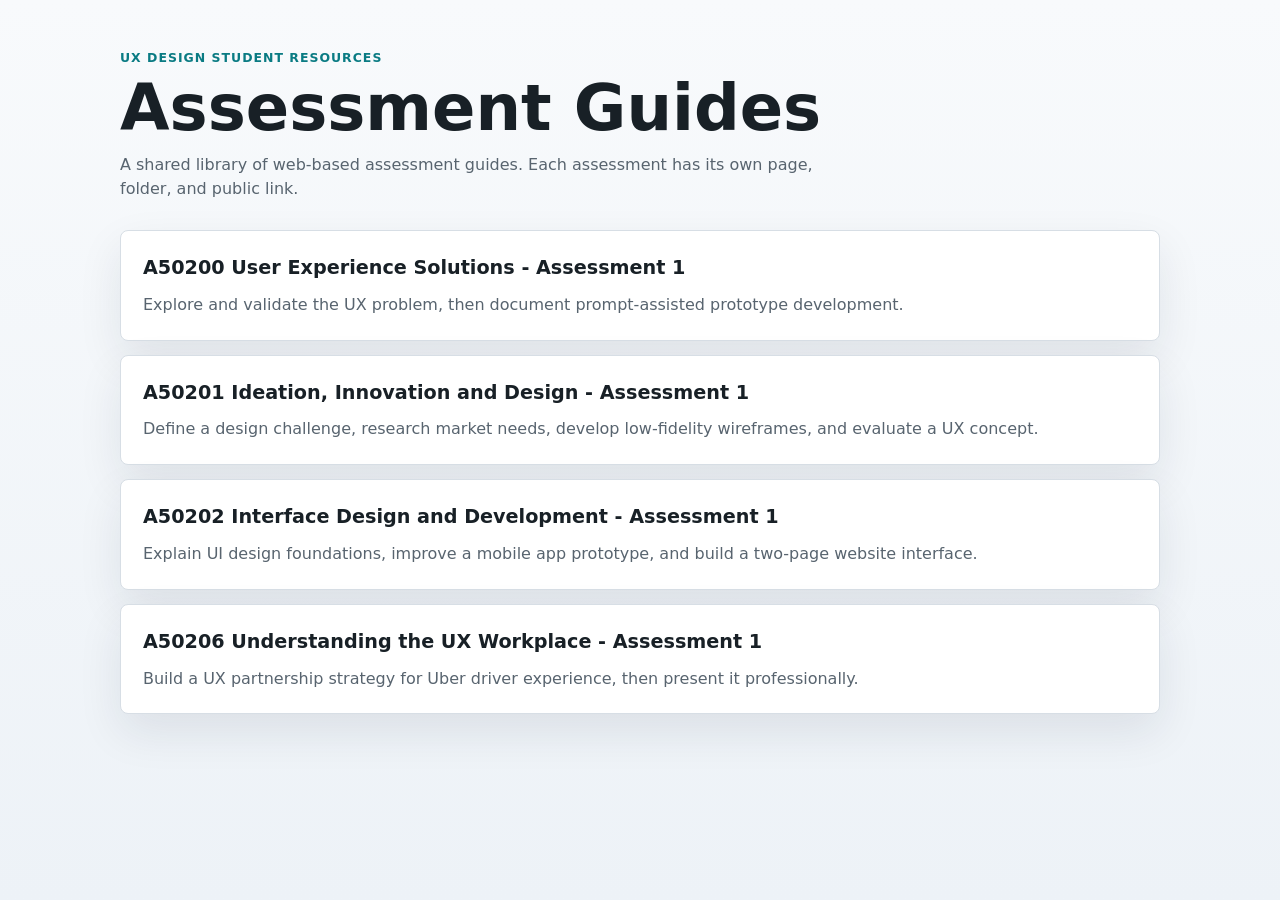
==== index.html @ 337450b5 "Update index.html" ====
<!doctype html>
<html lang="en">
  <head>
    <meta charset="utf-8" />
    <meta name="viewport" content="width=device-width, initial-scale=1" />
    <title>Assessment Guides</title>
    <style>
      :root {
        --ink: #182026;
        --muted: #58646f;
        --line: #d7dee5;
        --blue: #1c6dd0;
        --teal: #0a7b83;
        --panel: #ffffff;
      }

      * {
        box-sizing: border-box;
      }

      body {
        margin: 0;
        min-height: 100vh;
        background: linear-gradient(180deg, #f8fafc 0%, #edf2f7 100%);
        color: var(--ink);
        font-family:
          Inter, ui-sans-serif, system-ui, -apple-system, BlinkMacSystemFont,
          "Segoe UI", sans-serif;
        line-height: 1.55;
      }

      main {
        width: min(1040px, calc(100% - 32px));
        margin: 0 auto;
        padding: 48px 0;
      }

      header {
        margin-bottom: 28px;
      }

      .eyebrow {
        margin: 0 0 8px;
        color: var(--teal);
        font-size: 0.78rem;
        font-weight: 800;
        letter-spacing: 0.08em;
        text-transform: uppercase;
      }

      h1 {
        margin: 0 0 10px;
        font-size: clamp(2rem, 5vw, 4rem);
        line-height: 1.05;
        letter-spacing: 0;
      }

      p {
        margin: 0;
        color: var(--muted);
        max-width: 720px;
      }

      .guide-list {
        display: grid;
        gap: 14px;
        margin-top: 28px;
      }

      .guide-card {
        display: grid;
        gap: 10px;
        padding: 22px;
        border: 1px solid var(--line);
        border-radius: 8px;
        background: var(--panel);
        box-shadow: 0 18px 45px rgba(20, 36, 55, 0.09);
        text-decoration: none;
        color: inherit;
      }

      .guide-card:hover {
        border-color: var(--blue);
      }

      .guide-card strong {
        font-size: 1.2rem;
      }

      .guide-card span {
        color: var(--muted);
      }
    </style>
  </head>
  <body>
    <main>
      <header>
        <p class="eyebrow">UX Design Student Resources</p>
        <h1>Assessment Guides</h1>
        <p>
          A shared library of web-based assessment guides. Each assessment has its own page,
          folder, and public link.
        </p>
      </header>

      <section class="guide-list" aria-label="Published assessment guides">
        <a class="guide-card" href="a50200-user-experience-solutions-assessment-1/">
          <strong>A50200 User Experience Solutions - Assessment 1</strong>
          <span>Explore and validate the UX problem, then document prompt-assisted prototype development.</span>
        </a>
        <a class="guide-card" href="a50201-ideation-innovation-and-design-assessment-1/">
          <strong>A50201 Ideation, Innovation and Design - Assessment 1</strong>
          <span>Define a design challenge, research market needs, develop low-fidelity wireframes, and evaluate a UX concept.</span>
        </a>
        <a class="guide-card" href="a50202-interface-design-and-development-assessment-1/">
          <strong>A50202 Interface Design and Development - Assessment 1</strong>
          <span>Explain UI design foundations, improve a mobile app prototype, and build a two-page website interface.</span>
        </a>
        <a class="guide-card" href="a50206-understanding-the-ux-workplace-assessment-1/">
          <strong>A50206 Understanding the UX Workplace - Assessment 1</strong>
          <span>Build a UX partnership strategy for Uber driver experience, then present it professionally.</span>
        </a>
      </section>
    </main>
  </body>
</html>
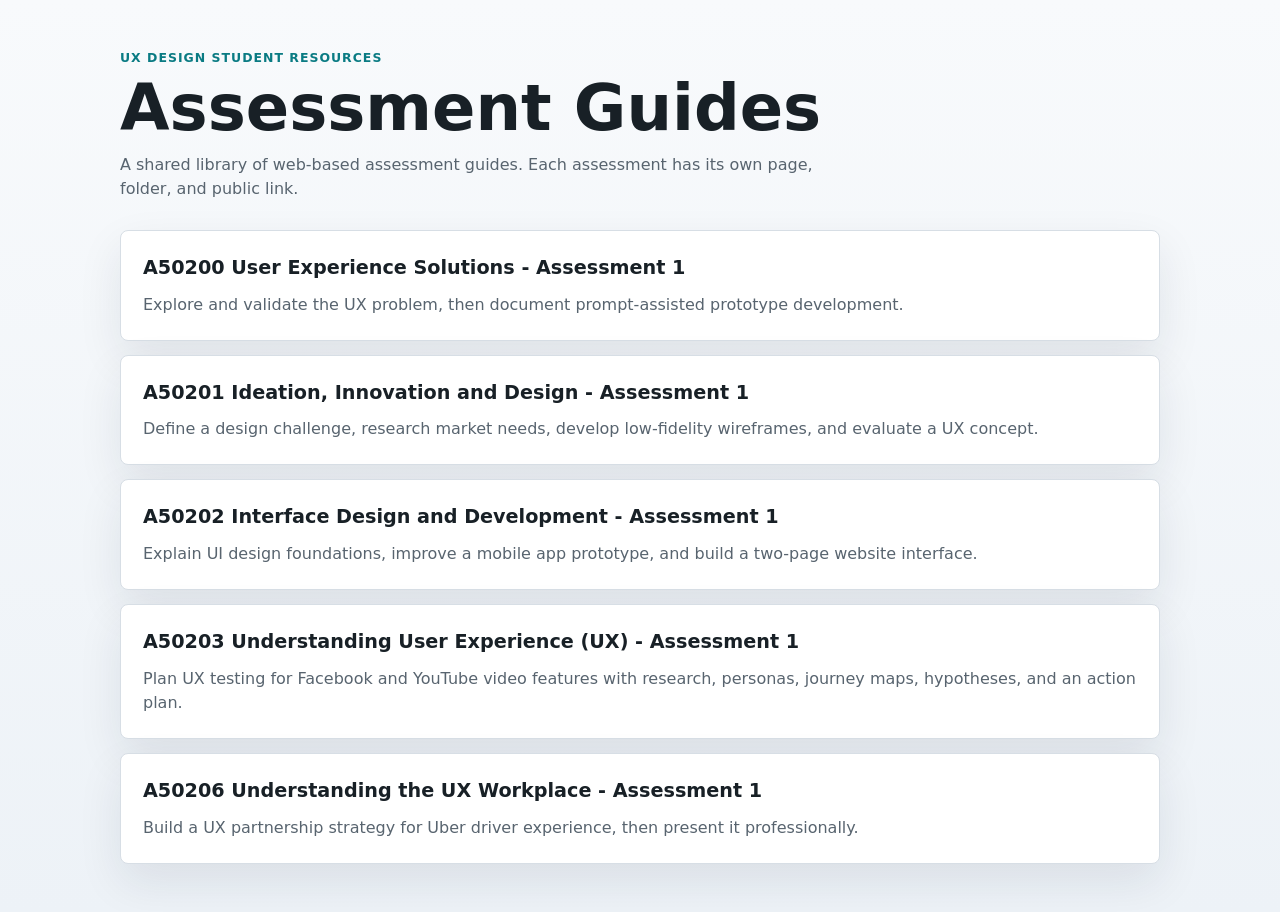
==== commit c338d6b0: "Add A50203 guide to index" ====
--- a/index.html
+++ b/index.html
@@ -116,6 +116,10 @@
           <strong>A50202 Interface Design and Development - Assessment 1</strong>
           <span>Explain UI design foundations, improve a mobile app prototype, and build a two-page website interface.</span>
         </a>
+        <a class="guide-card" href="a50203-understanding-user-experience-ux-assessment-1/">
+          <strong>A50203 Understanding User Experience (UX) - Assessment 1</strong>
+          <span>Plan UX testing for Facebook and YouTube video features with research, personas, journey maps, hypotheses, and an action plan.</span>
+        </a>
         <a class="guide-card" href="a50206-understanding-the-ux-workplace-assessment-1/">
           <strong>A50206 Understanding the UX Workplace - Assessment 1</strong>
           <span>Build a UX partnership strategy for Uber driver experience, then present it professionally.</span>
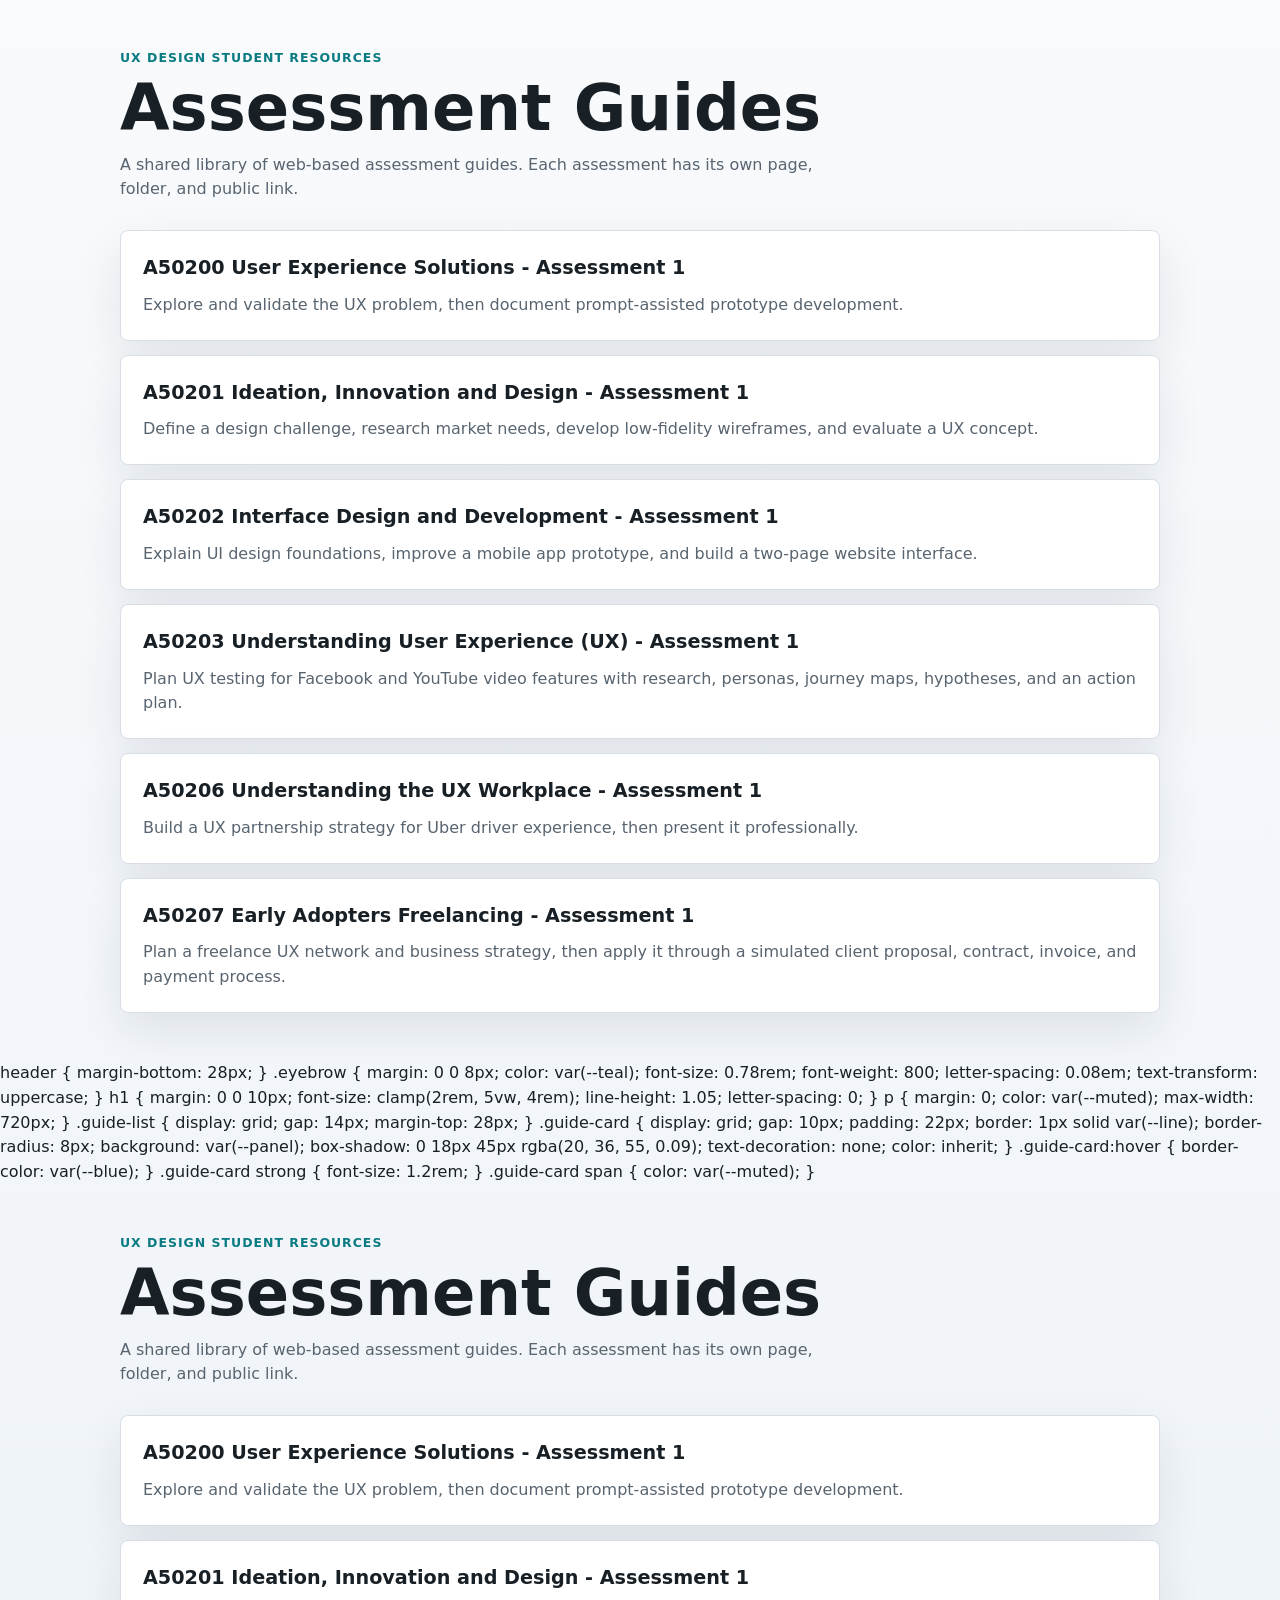
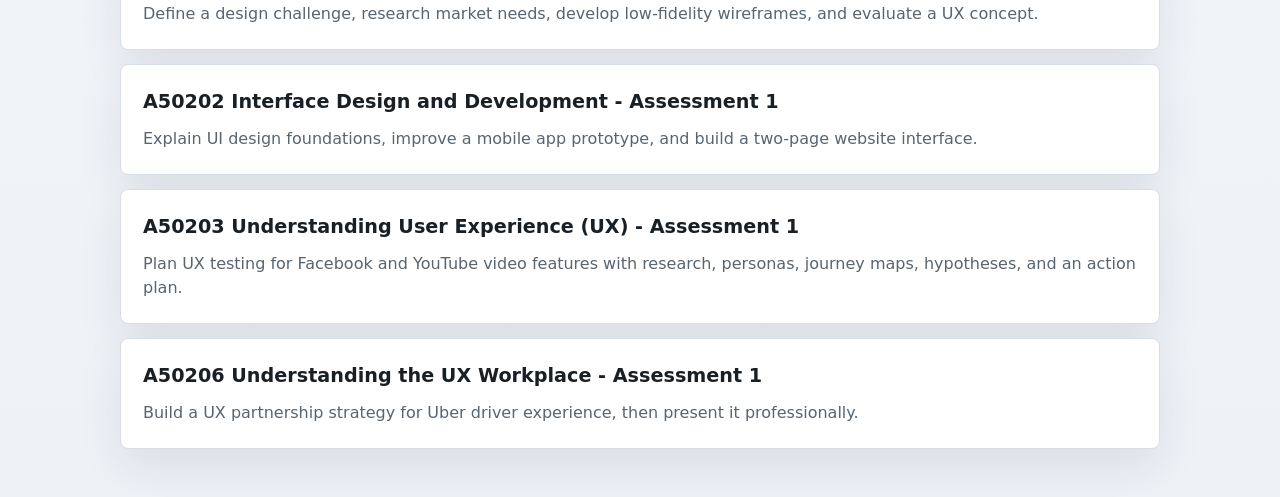
==== commit 759c5cea: "Update index.html" ====
--- a/index.html
+++ b/index.html
@@ -124,7 +124,106 @@
           <strong>A50206 Understanding the UX Workplace - Assessment 1</strong>
           <span>Build a UX partnership strategy for Uber driver experience, then present it professionally.</span>
         </a>
+        <a class="guide-card" href="a50207-early-adopters-freelancing-assessment-1/">
+          <strong>A50207 Early Adopters Freelancing - Assessment 1</strong>
+          <span>Plan a freelance UX network and business strategy, then apply it through a simulated client proposal, contract, invoice, and payment process.</span>
+        </a>
       </section>
     </main>
   </body>
 </html>
+
+
+      header {
+        margin-bottom: 28px;
+      }
+
+      .eyebrow {
+        margin: 0 0 8px;
+        color: var(--teal);
+        font-size: 0.78rem;
+        font-weight: 800;
+        letter-spacing: 0.08em;
+        text-transform: uppercase;
+      }
+
+      h1 {
+        margin: 0 0 10px;
+        font-size: clamp(2rem, 5vw, 4rem);
+        line-height: 1.05;
+        letter-spacing: 0;
+      }
+
+      p {
+        margin: 0;
+        color: var(--muted);
+        max-width: 720px;
+      }
+
+      .guide-list {
+        display: grid;
+        gap: 14px;
+        margin-top: 28px;
+      }
+
+      .guide-card {
+        display: grid;
+        gap: 10px;
+        padding: 22px;
+        border: 1px solid var(--line);
+        border-radius: 8px;
+        background: var(--panel);
+        box-shadow: 0 18px 45px rgba(20, 36, 55, 0.09);
+        text-decoration: none;
+        color: inherit;
+      }
+
+      .guide-card:hover {
+        border-color: var(--blue);
+      }
+
+      .guide-card strong {
+        font-size: 1.2rem;
+      }
+
+      .guide-card span {
+        color: var(--muted);
+      }
+    </style>
+  </head>
+  <body>
+    <main>
+      <header>
+        <p class="eyebrow">UX Design Student Resources</p>
+        <h1>Assessment Guides</h1>
+        <p>
+          A shared library of web-based assessment guides. Each assessment has its own page,
+          folder, and public link.
+        </p>
+      </header>
+
+      <section class="guide-list" aria-label="Published assessment guides">
+        <a class="guide-card" href="a50200-user-experience-solutions-assessment-1/">
+          <strong>A50200 User Experience Solutions - Assessment 1</strong>
+          <span>Explore and validate the UX problem, then document prompt-assisted prototype development.</span>
+        </a>
+        <a class="guide-card" href="a50201-ideation-innovation-and-design-assessment-1/">
+          <strong>A50201 Ideation, Innovation and Design - Assessment 1</strong>
+          <span>Define a design challenge, research market needs, develop low-fidelity wireframes, and evaluate a UX concept.</span>
+        </a>
+        <a class="guide-card" href="a50202-interface-design-and-development-assessment-1/">
+          <strong>A50202 Interface Design and Development - Assessment 1</strong>
+          <span>Explain UI design foundations, improve a mobile app prototype, and build a two-page website interface.</span>
+        </a>
+        <a class="guide-card" href="a50203-understanding-user-experience-ux-assessment-1/">
+          <strong>A50203 Understanding User Experience (UX) - Assessment 1</strong>
+          <span>Plan UX testing for Facebook and YouTube video features with research, personas, journey maps, hypotheses, and an action plan.</span>
+        </a>
+        <a class="guide-card" href="a50206-understanding-the-ux-workplace-assessment-1/">
+          <strong>A50206 Understanding the UX Workplace - Assessment 1</strong>
+          <span>Build a UX partnership strategy for Uber driver experience, then present it professionally.</span>
+        </a>
+      </section>
+    </main>
+  </body>
+</html>
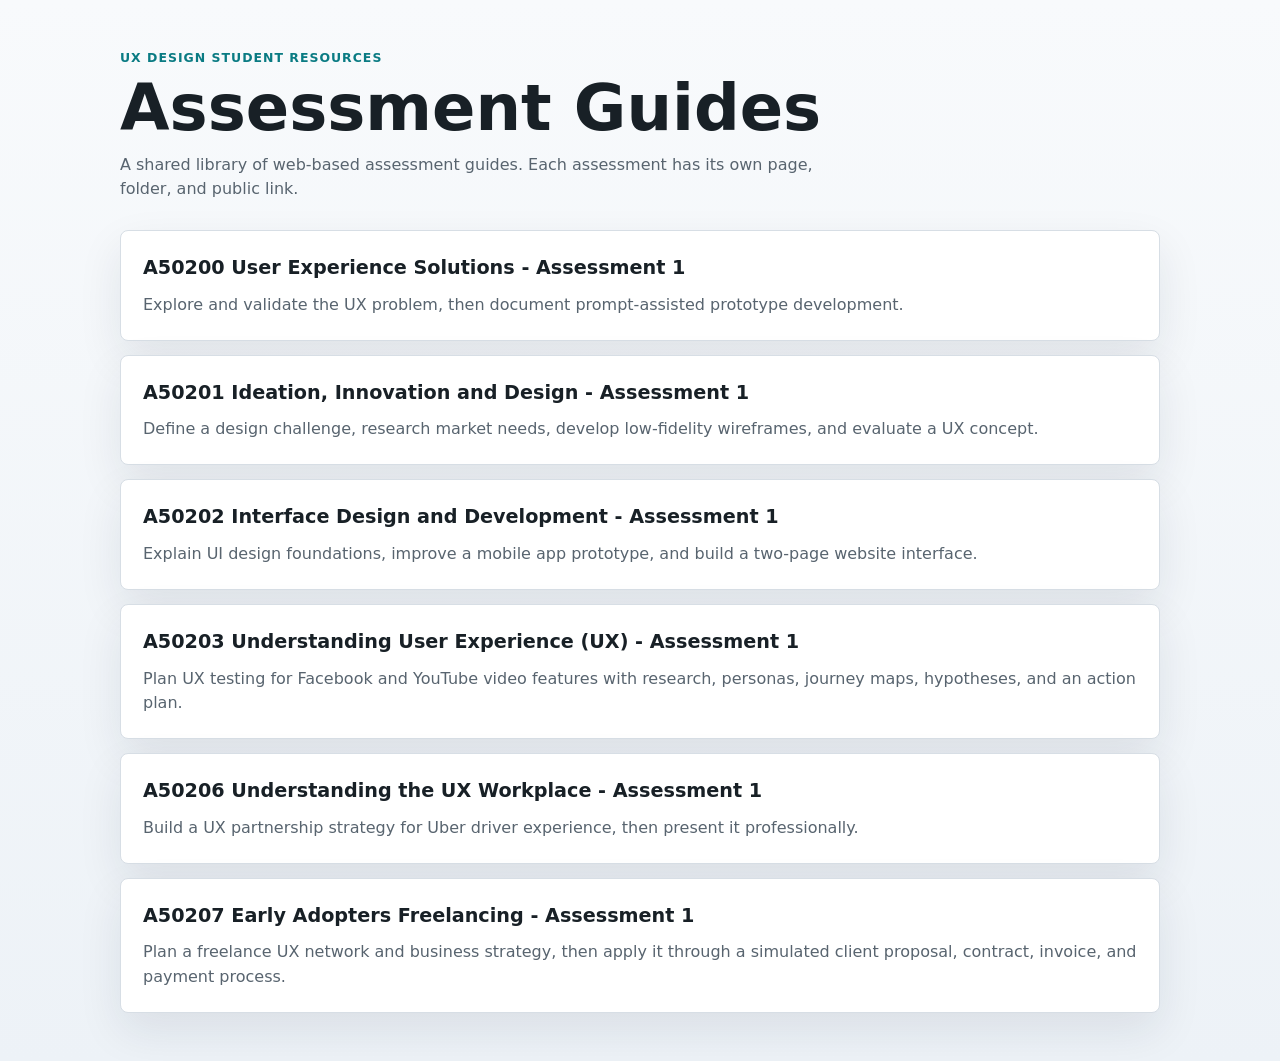
==== commit 315db235: "Fix assessment guides homepage" ====
--- a/index.html
+++ b/index.html
@@ -132,98 +132,3 @@
     </main>
   </body>
 </html>
-
-
-      header {
-        margin-bottom: 28px;
-      }
-
-      .eyebrow {
-        margin: 0 0 8px;
-        color: var(--teal);
-        font-size: 0.78rem;
-        font-weight: 800;
-        letter-spacing: 0.08em;
-        text-transform: uppercase;
-      }
-
-      h1 {
-        margin: 0 0 10px;
-        font-size: clamp(2rem, 5vw, 4rem);
-        line-height: 1.05;
-        letter-spacing: 0;
-      }
-
-      p {
-        margin: 0;
-        color: var(--muted);
-        max-width: 720px;
-      }
-
-      .guide-list {
-        display: grid;
-        gap: 14px;
-        margin-top: 28px;
-      }
-
-      .guide-card {
-        display: grid;
-        gap: 10px;
-        padding: 22px;
-        border: 1px solid var(--line);
-        border-radius: 8px;
-        background: var(--panel);
-        box-shadow: 0 18px 45px rgba(20, 36, 55, 0.09);
-        text-decoration: none;
-        color: inherit;
-      }
-
-      .guide-card:hover {
-        border-color: var(--blue);
-      }
-
-      .guide-card strong {
-        font-size: 1.2rem;
-      }
-
-      .guide-card span {
-        color: var(--muted);
-      }
-    </style>
-  </head>
-  <body>
-    <main>
-      <header>
-        <p class="eyebrow">UX Design Student Resources</p>
-        <h1>Assessment Guides</h1>
-        <p>
-          A shared library of web-based assessment guides. Each assessment has its own page,
-          folder, and public link.
-        </p>
-      </header>
-
-      <section class="guide-list" aria-label="Published assessment guides">
-        <a class="guide-card" href="a50200-user-experience-solutions-assessment-1/">
-          <strong>A50200 User Experience Solutions - Assessment 1</strong>
-          <span>Explore and validate the UX problem, then document prompt-assisted prototype development.</span>
-        </a>
-        <a class="guide-card" href="a50201-ideation-innovation-and-design-assessment-1/">
-          <strong>A50201 Ideation, Innovation and Design - Assessment 1</strong>
-          <span>Define a design challenge, research market needs, develop low-fidelity wireframes, and evaluate a UX concept.</span>
-        </a>
-        <a class="guide-card" href="a50202-interface-design-and-development-assessment-1/">
-          <strong>A50202 Interface Design and Development - Assessment 1</strong>
-          <span>Explain UI design foundations, improve a mobile app prototype, and build a two-page website interface.</span>
-        </a>
-        <a class="guide-card" href="a50203-understanding-user-experience-ux-assessment-1/">
-          <strong>A50203 Understanding User Experience (UX) - Assessment 1</strong>
-          <span>Plan UX testing for Facebook and YouTube video features with research, personas, journey maps, hypotheses, and an action plan.</span>
-        </a>
-        <a class="guide-card" href="a50206-understanding-the-ux-workplace-assessment-1/">
-          <strong>A50206 Understanding the UX Workplace - Assessment 1</strong>
-          <span>Build a UX partnership strategy for Uber driver experience, then present it professionally.</span>
-        </a>
-      </section>
-    </main>
-  </body>
-</html>
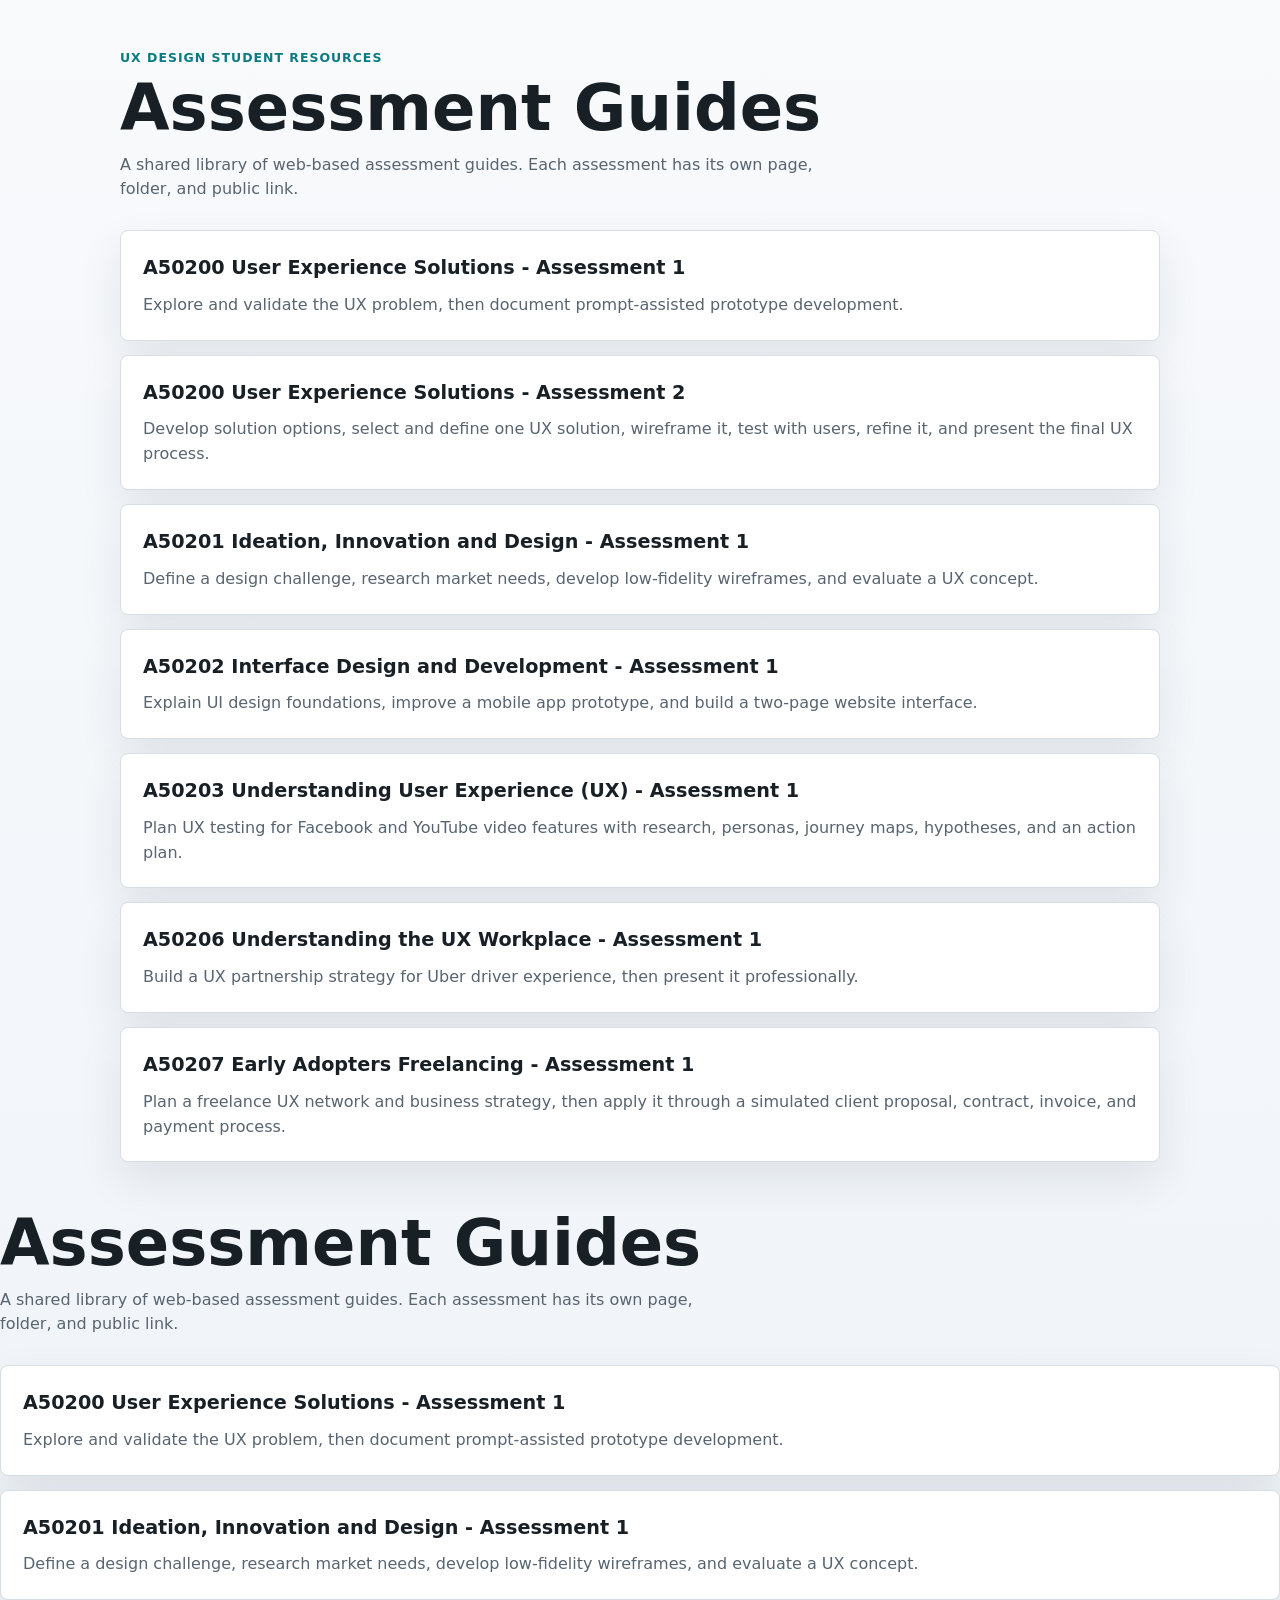
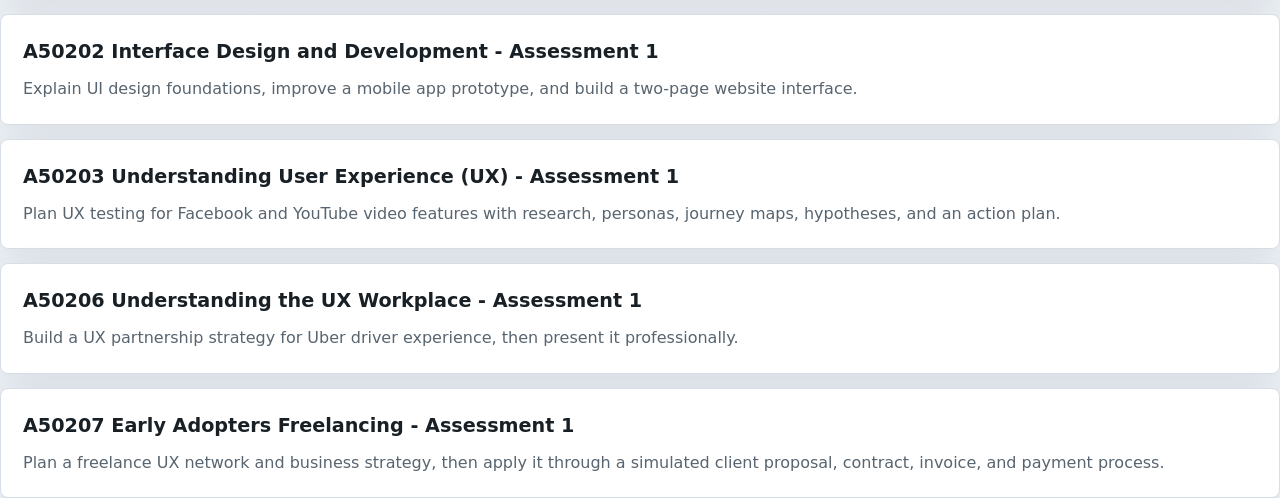
==== commit b0ebe0ff: "Add A50200 Assessment 2 to index" ====
--- a/index.html
+++ b/index.html
@@ -108,6 +108,10 @@
           <strong>A50200 User Experience Solutions - Assessment 1</strong>
           <span>Explore and validate the UX problem, then document prompt-assisted prototype development.</span>
         </a>
+        <a class="guide-card" href="a50200-user-experience-solutions-assessment-2/">
+          <strong>A50200 User Experience Solutions - Assessment 2</strong>
+          <span>Develop solution options, select and define one UX solution, wireframe it, test with users, refine it, and present the final UX process.</span>
+        </a>
         <a class="guide-card" href="a50201-ideation-innovation-and-design-assessment-1/">
           <strong>A50201 Ideation, Innovation and Design - Assessment 1</strong>
           <span>Define a design challenge, research market needs, develop low-fidelity wireframes, and evaluate a UX concept.</span>
@@ -132,3 +136,40 @@
     </main>
   </body>
 </html>
+
+        <h1>Assessment Guides</h1>
+        <p>
+          A shared library of web-based assessment guides. Each assessment has its own page,
+          folder, and public link.
+        </p>
+      </header>
+
+      <section class="guide-list" aria-label="Published assessment guides">
+        <a class="guide-card" href="a50200-user-experience-solutions-assessment-1/">
+          <strong>A50200 User Experience Solutions - Assessment 1</strong>
+          <span>Explore and validate the UX problem, then document prompt-assisted prototype development.</span>
+        </a>
+        <a class="guide-card" href="a50201-ideation-innovation-and-design-assessment-1/">
+          <strong>A50201 Ideation, Innovation and Design - Assessment 1</strong>
+          <span>Define a design challenge, research market needs, develop low-fidelity wireframes, and evaluate a UX concept.</span>
+        </a>
+        <a class="guide-card" href="a50202-interface-design-and-development-assessment-1/">
+          <strong>A50202 Interface Design and Development - Assessment 1</strong>
+          <span>Explain UI design foundations, improve a mobile app prototype, and build a two-page website interface.</span>
+        </a>
+        <a class="guide-card" href="a50203-understanding-user-experience-ux-assessment-1/">
+          <strong>A50203 Understanding User Experience (UX) - Assessment 1</strong>
+          <span>Plan UX testing for Facebook and YouTube video features with research, personas, journey maps, hypotheses, and an action plan.</span>
+        </a>
+        <a class="guide-card" href="a50206-understanding-the-ux-workplace-assessment-1/">
+          <strong>A50206 Understanding the UX Workplace - Assessment 1</strong>
+          <span>Build a UX partnership strategy for Uber driver experience, then present it professionally.</span>
+        </a>
+        <a class="guide-card" href="a50207-early-adopters-freelancing-assessment-1/">
+          <strong>A50207 Early Adopters Freelancing - Assessment 1</strong>
+          <span>Plan a freelance UX network and business strategy, then apply it through a simulated client proposal, contract, invoice, and payment process.</span>
+        </a>
+      </section>
+    </main>
+  </body>
+</html>
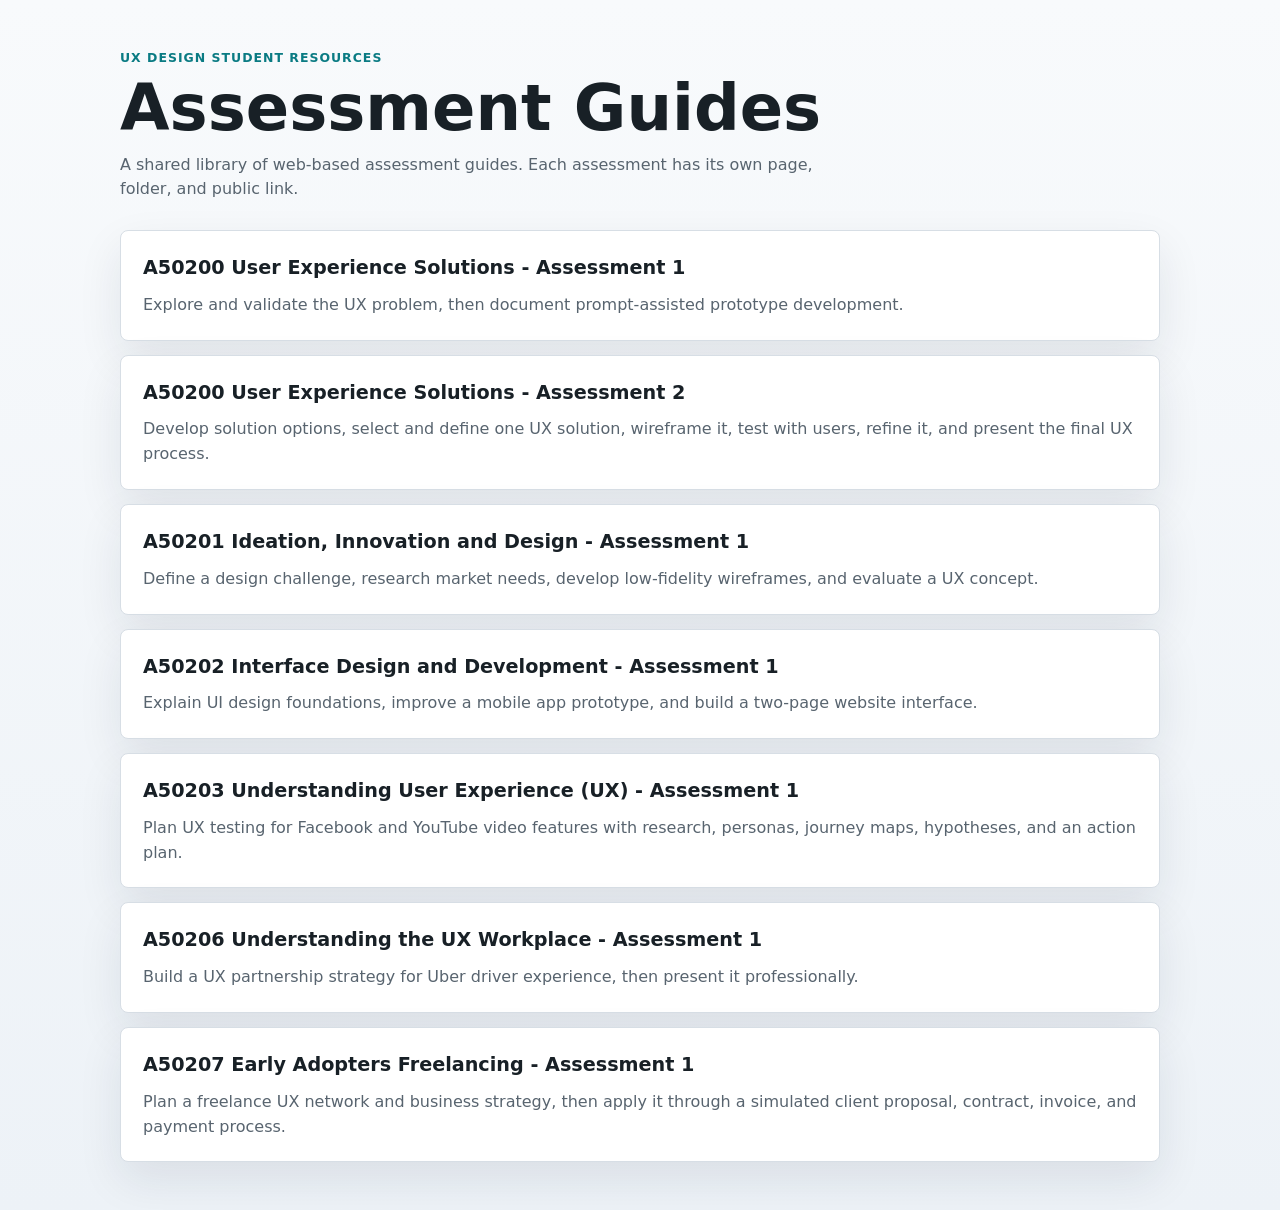
==== commit 84e8ee21: "Fix malformed index after A50200 Assessment 2 update" ====
--- a/index.html
+++ b/index.html
@@ -136,40 +136,4 @@
     </main>
   </body>
 </html>
-
-        <h1>Assessment Guides</h1>
-        <p>
-          A shared library of web-based assessment guides. Each assessment has its own page,
-          folder, and public link.
-        </p>
-      </header>
-
-      <section class="guide-list" aria-label="Published assessment guides">
-        <a class="guide-card" href="a50200-user-experience-solutions-assessment-1/">
-          <strong>A50200 User Experience Solutions - Assessment 1</strong>
-          <span>Explore and validate the UX problem, then document prompt-assisted prototype development.</span>
-        </a>
-        <a class="guide-card" href="a50201-ideation-innovation-and-design-assessment-1/">
-          <strong>A50201 Ideation, Innovation and Design - Assessment 1</strong>
-          <span>Define a design challenge, research market needs, develop low-fidelity wireframes, and evaluate a UX concept.</span>
-        </a>
-        <a class="guide-card" href="a50202-interface-design-and-development-assessment-1/">
-          <strong>A50202 Interface Design and Development - Assessment 1</strong>
-          <span>Explain UI design foundations, improve a mobile app prototype, and build a two-page website interface.</span>
-        </a>
-        <a class="guide-card" href="a50203-understanding-user-experience-ux-assessment-1/">
-          <strong>A50203 Understanding User Experience (UX) - Assessment 1</strong>
-          <span>Plan UX testing for Facebook and YouTube video features with research, personas, journey maps, hypotheses, and an action plan.</span>
-        </a>
-        <a class="guide-card" href="a50206-understanding-the-ux-workplace-assessment-1/">
-          <strong>A50206 Understanding the UX Workplace - Assessment 1</strong>
-          <span>Build a UX partnership strategy for Uber driver experience, then present it professionally.</span>
-        </a>
-        <a class="guide-card" href="a50207-early-adopters-freelancing-assessment-1/">
-          <strong>A50207 Early Adopters Freelancing - Assessment 1</strong>
-          <span>Plan a freelance UX network and business strategy, then apply it through a simulated client proposal, contract, invoice, and payment process.</span>
-        </a>
-      </section>
-    </main>
-  </body>
-</html>
+<!-- swallow stale GitHub editor tail
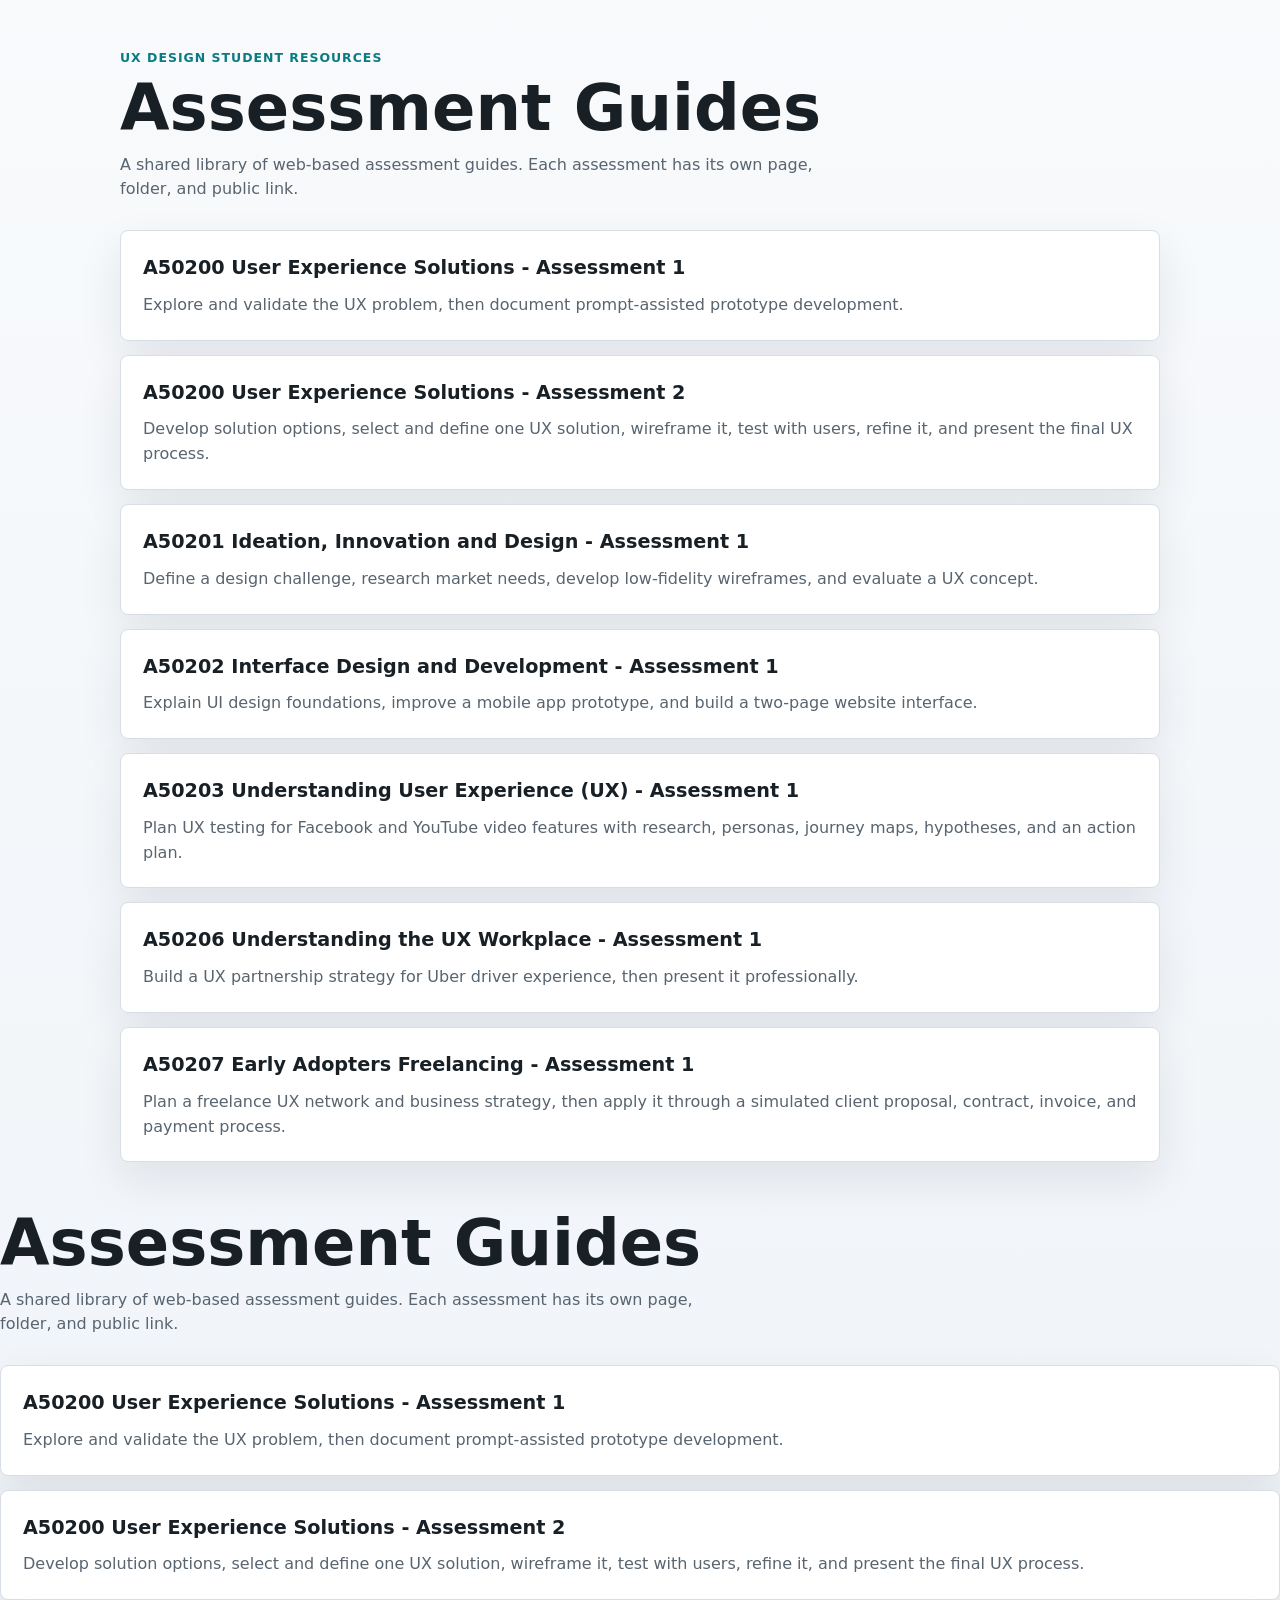
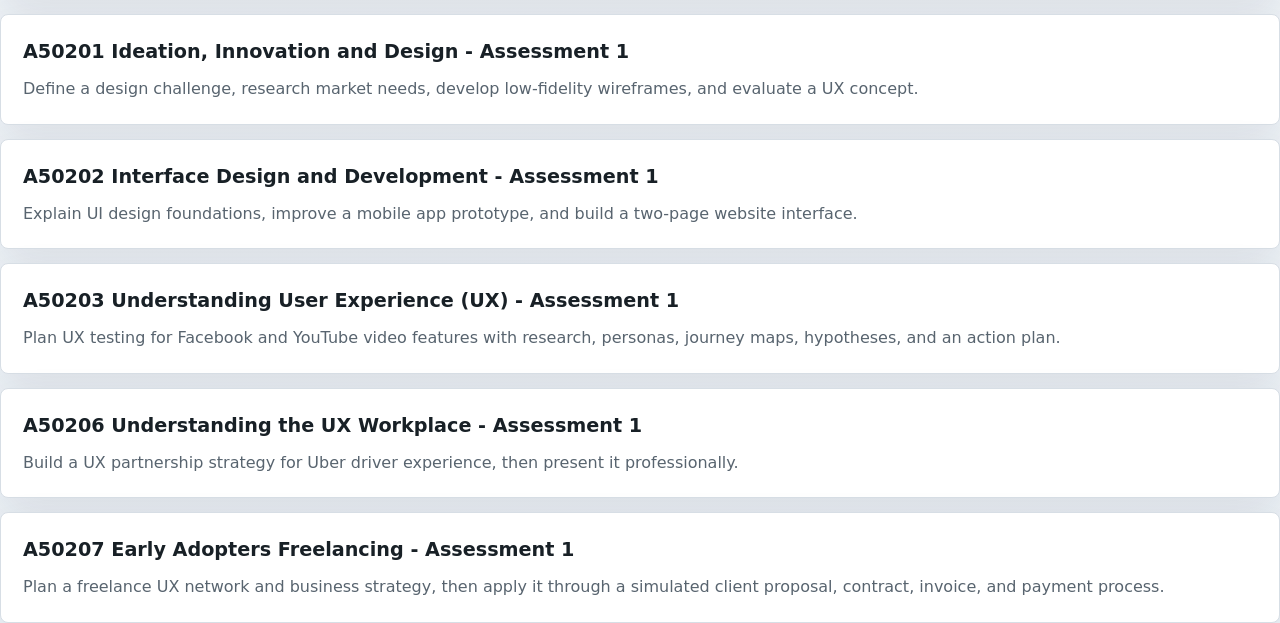
==== commit 842b236f: "Update index.html" ====
--- a/index.html
+++ b/index.html
@@ -136,4 +136,46 @@
     </main>
   </body>
 </html>
+<!-- padding to prevent GitHub editor tail corruption ................................................................................................................................................................................................................................................................................................................................................................................................................................................................................................................................................................................................................................................................................................................................................................................................................................................................................................................................................................................................................................................................................................................................................................................................................................................................................................................................................................................................................................................................................................................................................................................................................................................................................................................................................................................................................................................................................................................................................................................................................................................................................................................................................................................................................................................................................................................................................................................................................................................................................................................................................................................................................................................................................................................................................................................................................................................................................................................................................................................................................ -->
+
+        <h1>Assessment Guides</h1>
+        <p>
+          A shared library of web-based assessment guides. Each assessment has its own page,
+          folder, and public link.
+        </p>
+      </header>
+
+      <section class="guide-list" aria-label="Published assessment guides">
+        <a class="guide-card" href="a50200-user-experience-solutions-assessment-1/">
+          <strong>A50200 User Experience Solutions - Assessment 1</strong>
+          <span>Explore and validate the UX problem, then document prompt-assisted prototype development.</span>
+        </a>
+        <a class="guide-card" href="a50200-user-experience-solutions-assessment-2/">
+          <strong>A50200 User Experience Solutions - Assessment 2</strong>
+          <span>Develop solution options, select and define one UX solution, wireframe it, test with users, refine it, and present the final UX process.</span>
+        </a>
+        <a class="guide-card" href="a50201-ideation-innovation-and-design-assessment-1/">
+          <strong>A50201 Ideation, Innovation and Design - Assessment 1</strong>
+          <span>Define a design challenge, research market needs, develop low-fidelity wireframes, and evaluate a UX concept.</span>
+        </a>
+        <a class="guide-card" href="a50202-interface-design-and-development-assessment-1/">
+          <strong>A50202 Interface Design and Development - Assessment 1</strong>
+          <span>Explain UI design foundations, improve a mobile app prototype, and build a two-page website interface.</span>
+        </a>
+        <a class="guide-card" href="a50203-understanding-user-experience-ux-assessment-1/">
+          <strong>A50203 Understanding User Experience (UX) - Assessment 1</strong>
+          <span>Plan UX testing for Facebook and YouTube video features with research, personas, journey maps, hypotheses, and an action plan.</span>
+        </a>
+        <a class="guide-card" href="a50206-understanding-the-ux-workplace-assessment-1/">
+          <strong>A50206 Understanding the UX Workplace - Assessment 1</strong>
+          <span>Build a UX partnership strategy for Uber driver experience, then present it professionally.</span>
+        </a>
+        <a class="guide-card" href="a50207-early-adopters-freelancing-assessment-1/">
+          <strong>A50207 Early Adopters Freelancing - Assessment 1</strong>
+          <span>Plan a freelance UX network and business strategy, then apply it through a simulated client proposal, contract, invoice, and payment process.</span>
+        </a>
+      </section>
+    </main>
+  </body>
+</html>
 <!-- swallow stale GitHub editor tail
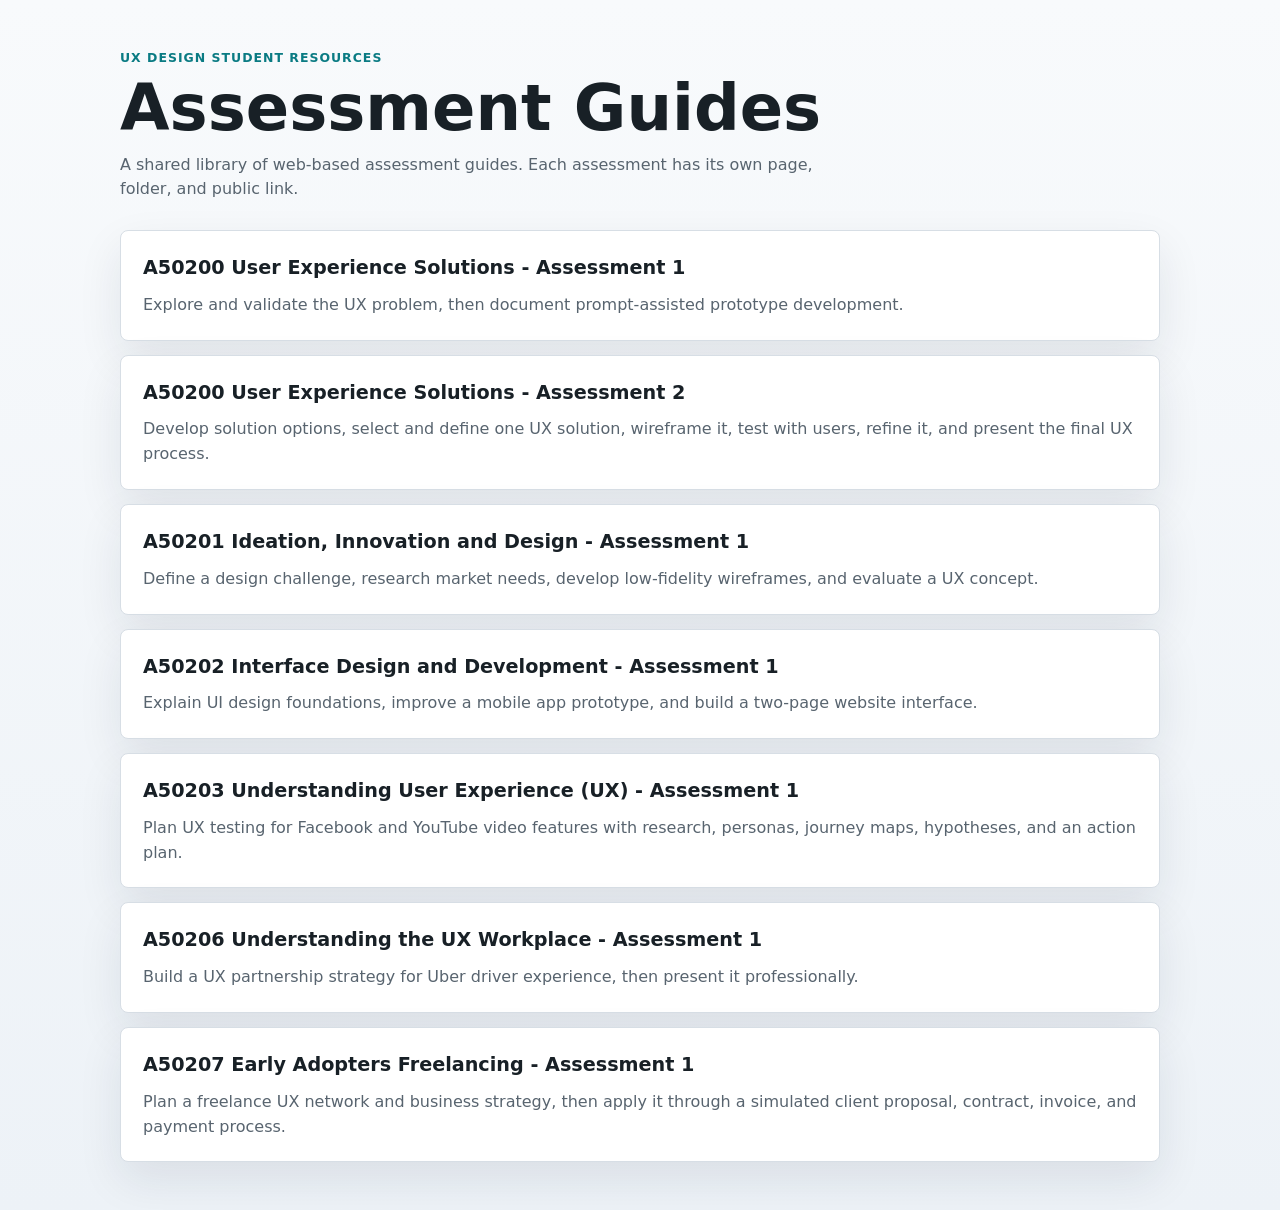
==== commit 7c84ae44: "Create index.html" ====
--- a/index.html
+++ b/index.html
@@ -136,46 +136,3 @@
     </main>
   </body>
 </html>
-<!-- padding to prevent GitHub editor tail corruption ................................................................................................................................................................................................................................................................................................................................................................................................................................................................................................................................................................................................................................................................................................................................................................................................................................................................................................................................................................................................................................................................................................................................................................................................................................................................................................................................................................................................................................................................................................................................................................................................................................................................................................................................................................................................................................................................................................................................................................................................................................................................................................................................................................................................................................................................................................................................................................................................................................................................................................................................................................................................................................................................................................................................................................................................................................................................................................................................................................................................................ -->
-
-        <h1>Assessment Guides</h1>
-        <p>
-          A shared library of web-based assessment guides. Each assessment has its own page,
-          folder, and public link.
-        </p>
-      </header>
-
-      <section class="guide-list" aria-label="Published assessment guides">
-        <a class="guide-card" href="a50200-user-experience-solutions-assessment-1/">
-          <strong>A50200 User Experience Solutions - Assessment 1</strong>
-          <span>Explore and validate the UX problem, then document prompt-assisted prototype development.</span>
-        </a>
-        <a class="guide-card" href="a50200-user-experience-solutions-assessment-2/">
-          <strong>A50200 User Experience Solutions - Assessment 2</strong>
-          <span>Develop solution options, select and define one UX solution, wireframe it, test with users, refine it, and present the final UX process.</span>
-        </a>
-        <a class="guide-card" href="a50201-ideation-innovation-and-design-assessment-1/">
-          <strong>A50201 Ideation, Innovation and Design - Assessment 1</strong>
-          <span>Define a design challenge, research market needs, develop low-fidelity wireframes, and evaluate a UX concept.</span>
-        </a>
-        <a class="guide-card" href="a50202-interface-design-and-development-assessment-1/">
-          <strong>A50202 Interface Design and Development - Assessment 1</strong>
-          <span>Explain UI design foundations, improve a mobile app prototype, and build a two-page website interface.</span>
-        </a>
-        <a class="guide-card" href="a50203-understanding-user-experience-ux-assessment-1/">
-          <strong>A50203 Understanding User Experience (UX) - Assessment 1</strong>
-          <span>Plan UX testing for Facebook and YouTube video features with research, personas, journey maps, hypotheses, and an action plan.</span>
-        </a>
-        <a class="guide-card" href="a50206-understanding-the-ux-workplace-assessment-1/">
-          <strong>A50206 Understanding the UX Workplace - Assessment 1</strong>
-          <span>Build a UX partnership strategy for Uber driver experience, then present it professionally.</span>
-        </a>
-        <a class="guide-card" href="a50207-early-adopters-freelancing-assessment-1/">
-          <strong>A50207 Early Adopters Freelancing - Assessment 1</strong>
-          <span>Plan a freelance UX network and business strategy, then apply it through a simulated client proposal, contract, invoice, and payment process.</span>
-        </a>
-      </section>
-    </main>
-  </body>
-</html>
-<!-- swallow stale GitHub editor tail
